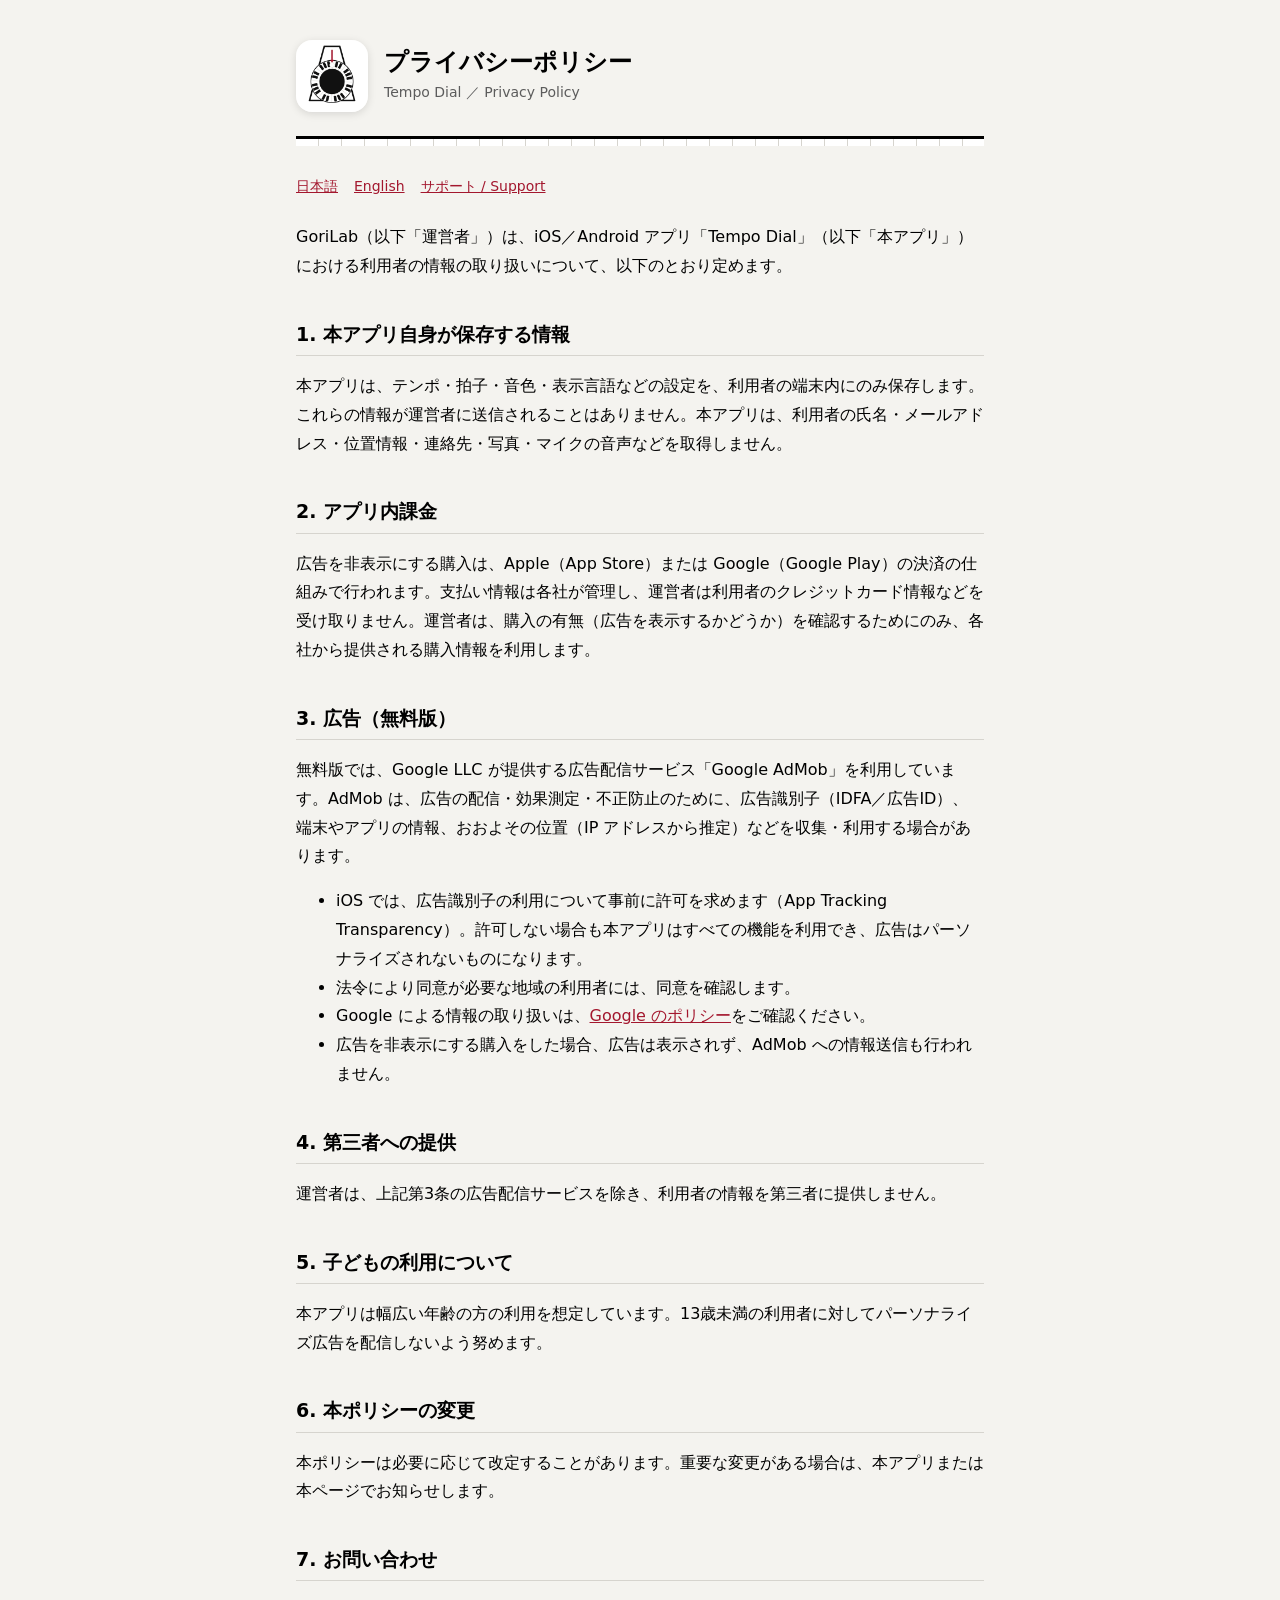
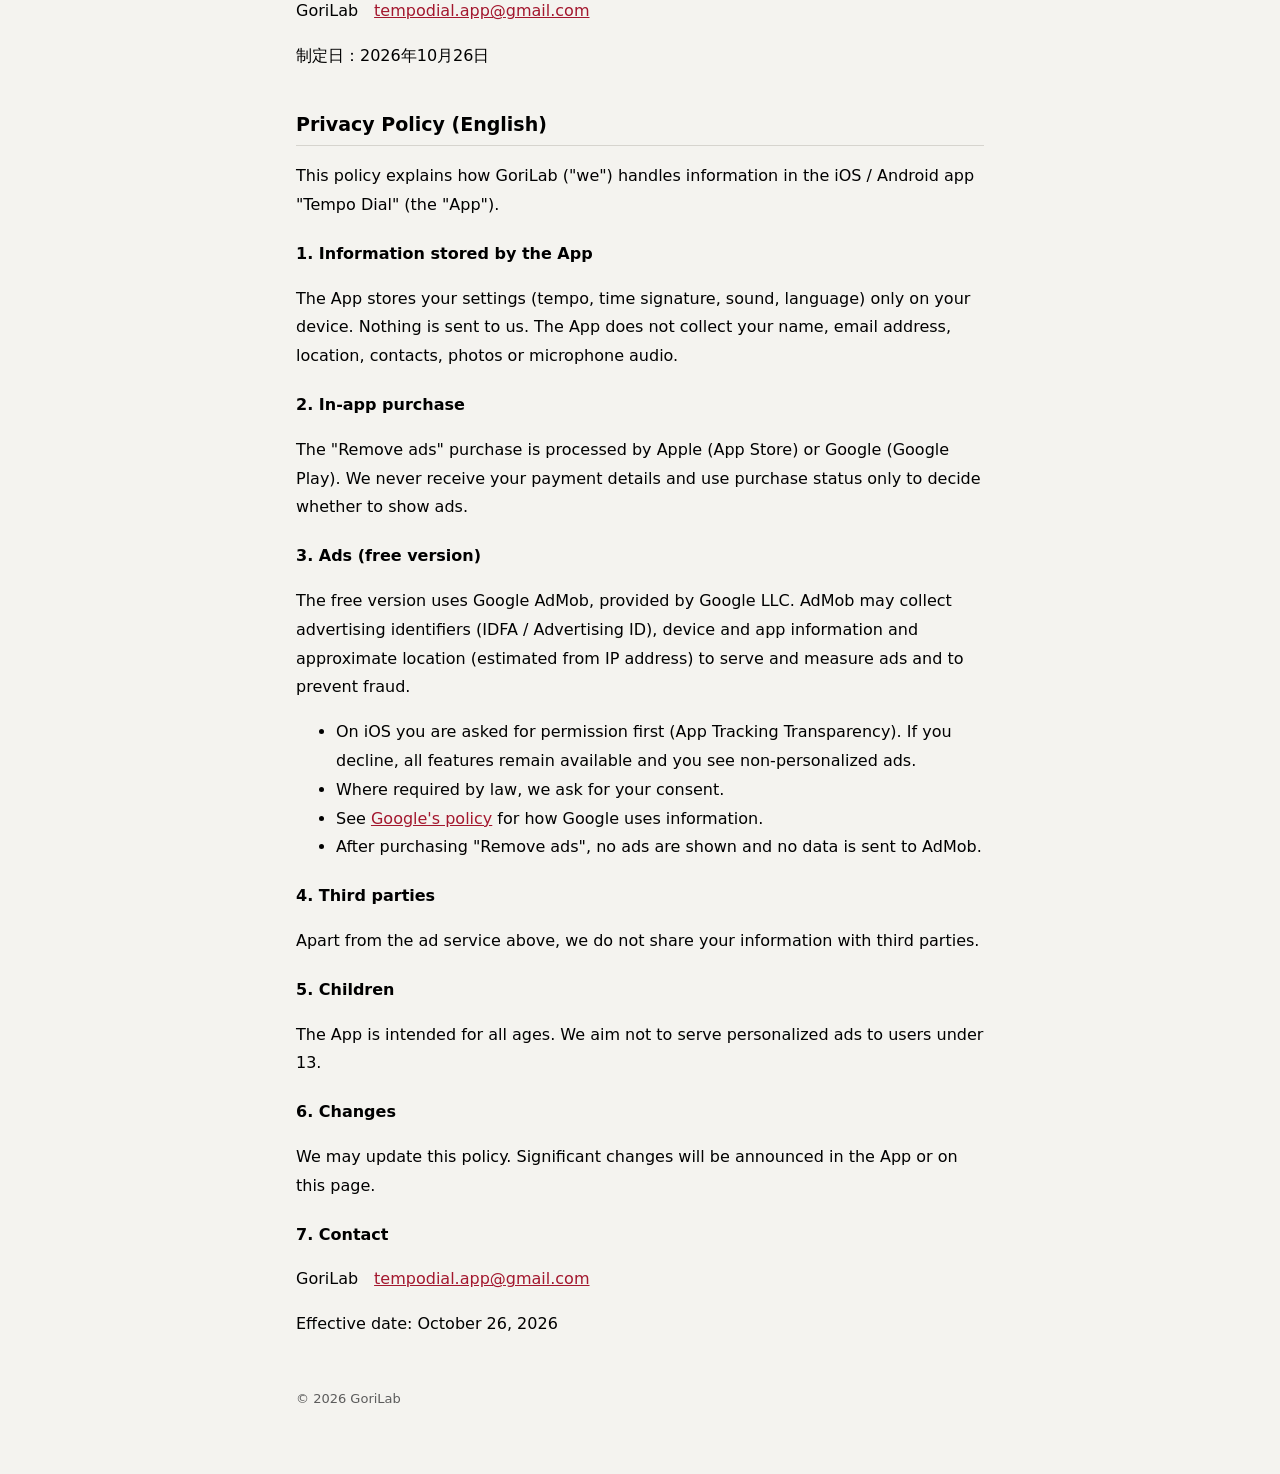
==== privacy.html @ 4ca47445 "Add files via upload" ====
<!doctype html>
<html lang="ja">
<head>
<meta charset="utf-8">
<meta name="viewport" content="width=device-width, initial-scale=1">
<title>Tempo Dial プライバシーポリシー</title>
<meta name="description" content="Tempo Dial のプライバシーポリシー / Privacy Policy">
<link rel="stylesheet" href="style.css">
</head>
<body>
<div class="wrap">
  <header>
    <img src="icon.png" alt="Tempo Dial のアイコン">
    <div>
      <h1>プライバシーポリシー</h1>
      <p>Tempo Dial ／ Privacy Policy</p>
    </div>
  </header>
  <div class="keys" aria-hidden="true"></div>
  <nav><a href="#ja">日本語</a><a href="#en">English</a><a href="index.html">サポート / Support</a></nav>

  <section id="ja">
    <p>GoriLab（以下「運営者」）は、iOS／Android アプリ「Tempo Dial」（以下「本アプリ」）における利用者の情報の取り扱いについて、以下のとおり定めます。</p>

    <h2>1. 本アプリ自身が保存する情報</h2>
    <p>本アプリは、テンポ・拍子・音色・表示言語などの設定を、利用者の端末内にのみ保存します。これらの情報が運営者に送信されることはありません。本アプリは、利用者の氏名・メールアドレス・位置情報・連絡先・写真・マイクの音声などを取得しません。</p>

    <h2>2. アプリ内課金</h2>
    <p>広告を非表示にする購入は、Apple（App Store）または Google（Google Play）の決済の仕組みで行われます。支払い情報は各社が管理し、運営者は利用者のクレジットカード情報などを受け取りません。運営者は、購入の有無（広告を表示するかどうか）を確認するためにのみ、各社から提供される購入情報を利用します。</p>

    <h2>3. 広告（無料版）</h2>
    <p>無料版では、Google LLC が提供する広告配信サービス「Google AdMob」を利用しています。AdMob は、広告の配信・効果測定・不正防止のために、広告識別子（IDFA／広告ID）、端末やアプリの情報、おおよその位置（IP アドレスから推定）などを収集・利用する場合があります。</p>
    <ul>
      <li>iOS では、広告識別子の利用について事前に許可を求めます（App Tracking Transparency）。許可しない場合も本アプリはすべての機能を利用でき、広告はパーソナライズされないものになります。</li>
      <li>法令により同意が必要な地域の利用者には、同意を確認します。</li>
      <li>Google による情報の取り扱いは、<a href="https://policies.google.com/technologies/partner-sites">Google のポリシー</a>をご確認ください。</li>
      <li>広告を非表示にする購入をした場合、広告は表示されず、AdMob への情報送信も行われません。</li>
    </ul>

    <h2>4. 第三者への提供</h2>
    <p>運営者は、上記第3条の広告配信サービスを除き、利用者の情報を第三者に提供しません。</p>

    <h2>5. 子どもの利用について</h2>
    <p>本アプリは幅広い年齢の方の利用を想定しています。13歳未満の利用者に対してパーソナライズ広告を配信しないよう努めます。</p>

    <h2>6. 本ポリシーの変更</h2>
    <p>本ポリシーは必要に応じて改定することがあります。重要な変更がある場合は、本アプリまたは本ページでお知らせします。</p>

    <h2>7. お問い合わせ</h2>
    <p>GoriLab　<a href="mailto:tempodial.app@gmail.com">tempodial.app@gmail.com</a></p>
    <p>制定日：2026年10月26日</p>
  </section>

  <section id="en">
    <h2>Privacy Policy (English)</h2>
    <p>This policy explains how GoriLab ("we") handles information in the iOS / Android app "Tempo Dial" (the "App").</p>

    <h3>1. Information stored by the App</h3>
    <p>The App stores your settings (tempo, time signature, sound, language) only on your device. Nothing is sent to us. The App does not collect your name, email address, location, contacts, photos or microphone audio.</p>

    <h3>2. In-app purchase</h3>
    <p>The "Remove ads" purchase is processed by Apple (App Store) or Google (Google Play). We never receive your payment details and use purchase status only to decide whether to show ads.</p>

    <h3>3. Ads (free version)</h3>
    <p>The free version uses Google AdMob, provided by Google LLC. AdMob may collect advertising identifiers (IDFA / Advertising ID), device and app information and approximate location (estimated from IP address) to serve and measure ads and to prevent fraud.</p>
    <ul>
      <li>On iOS you are asked for permission first (App Tracking Transparency). If you decline, all features remain available and you see non-personalized ads.</li>
      <li>Where required by law, we ask for your consent.</li>
      <li>See <a href="https://policies.google.com/technologies/partner-sites">Google's policy</a> for how Google uses information.</li>
      <li>After purchasing "Remove ads", no ads are shown and no data is sent to AdMob.</li>
    </ul>

    <h3>4. Third parties</h3>
    <p>Apart from the ad service above, we do not share your information with third parties.</p>

    <h3>5. Children</h3>
    <p>The App is intended for all ages. We aim not to serve personalized ads to users under 13.</p>

    <h3>6. Changes</h3>
    <p>We may update this policy. Significant changes will be announced in the App or on this page.</p>

    <h3>7. Contact</h3>
    <p>GoriLab　<a href="mailto:tempodial.app@gmail.com">tempodial.app@gmail.com</a></p>
    <p>Effective date: October 26, 2026</p>
  </section>

  <footer>© 2026 GoriLab</footer>
</div>
</body>
</html>
---- style.css ----
:root { --bg:#F4F3EF; --key:#FFFFFF; --ink:#000000; --sub:#5C5C5C; --felt:#A3172E; --edge:#D6D4CE; }
* { box-sizing:border-box; }
body { margin:0; background:var(--bg); color:var(--ink); font-family:"Hiragino Sans","Yu Gothic UI","Meiryo",system-ui,sans-serif; line-height:1.8; }
.wrap { max-width:720px; margin:0 auto; padding:40px 16px 64px; }
header { display:flex; align-items:center; gap:16px; margin-bottom:24px; }
header img { width:72px; height:72px; border-radius:16px; box-shadow:0 2px 8px rgba(0,0,0,.12); }
header h1 { font-size:24px; margin:0; line-height:1.3; }
header p { margin:2px 0 0; color:var(--sub); font-size:14px; }
.keys { height:10px; margin:0 0 28px; background:repeating-linear-gradient(90deg,#fff 0 22px,var(--edge) 22px 23px); border-top:3px solid var(--ink); }
nav { font-size:14px; margin-bottom:24px; }
nav a { margin-right:16px; }
a { color:var(--felt); }
h2 { font-size:19px; margin:36px 0 8px; padding-bottom:4px; border-bottom:1px solid var(--edge); }
h3 { font-size:16px; margin:20px 0 4px; }
.card { background:var(--key); border:1px solid var(--edge); border-radius:12px; padding:16px 20px; margin:12px 0; }
.mail { font-size:18px; font-weight:700; }
footer { margin-top:48px; font-size:13px; color:var(--sub); }
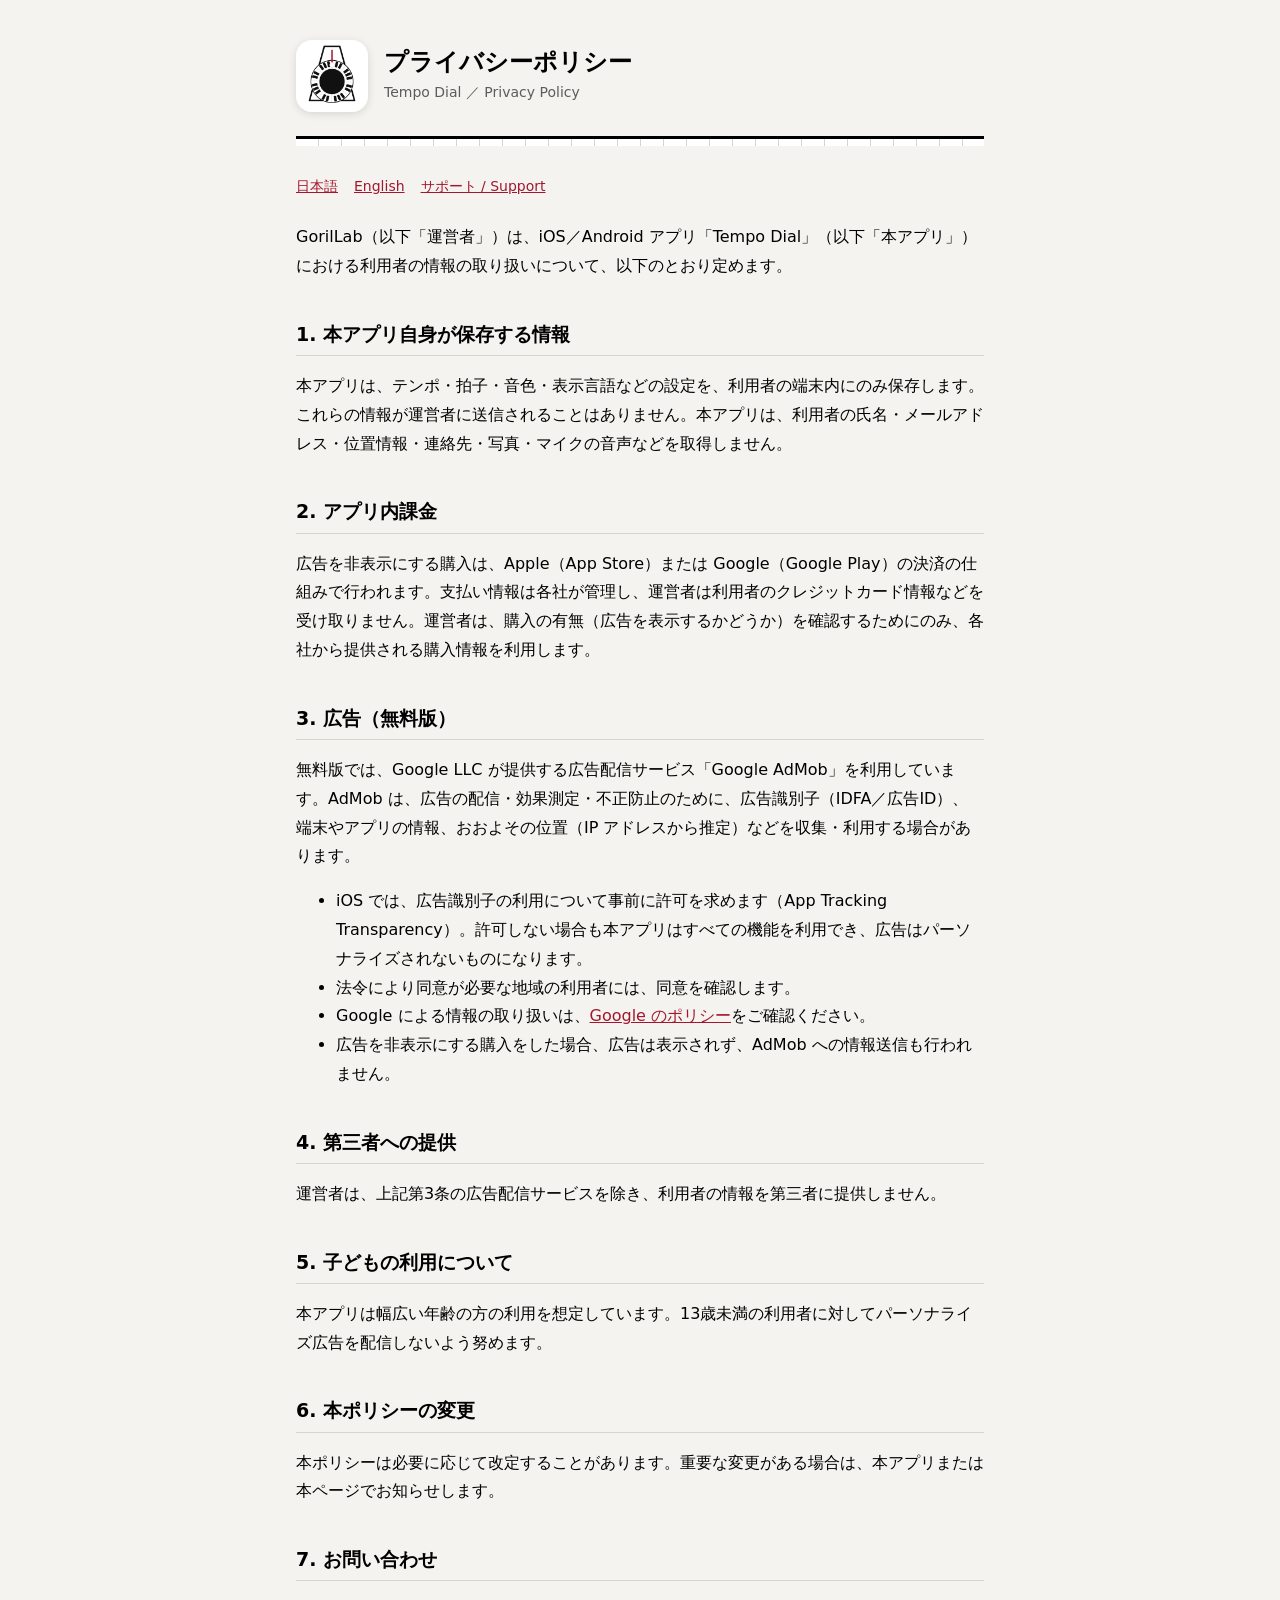
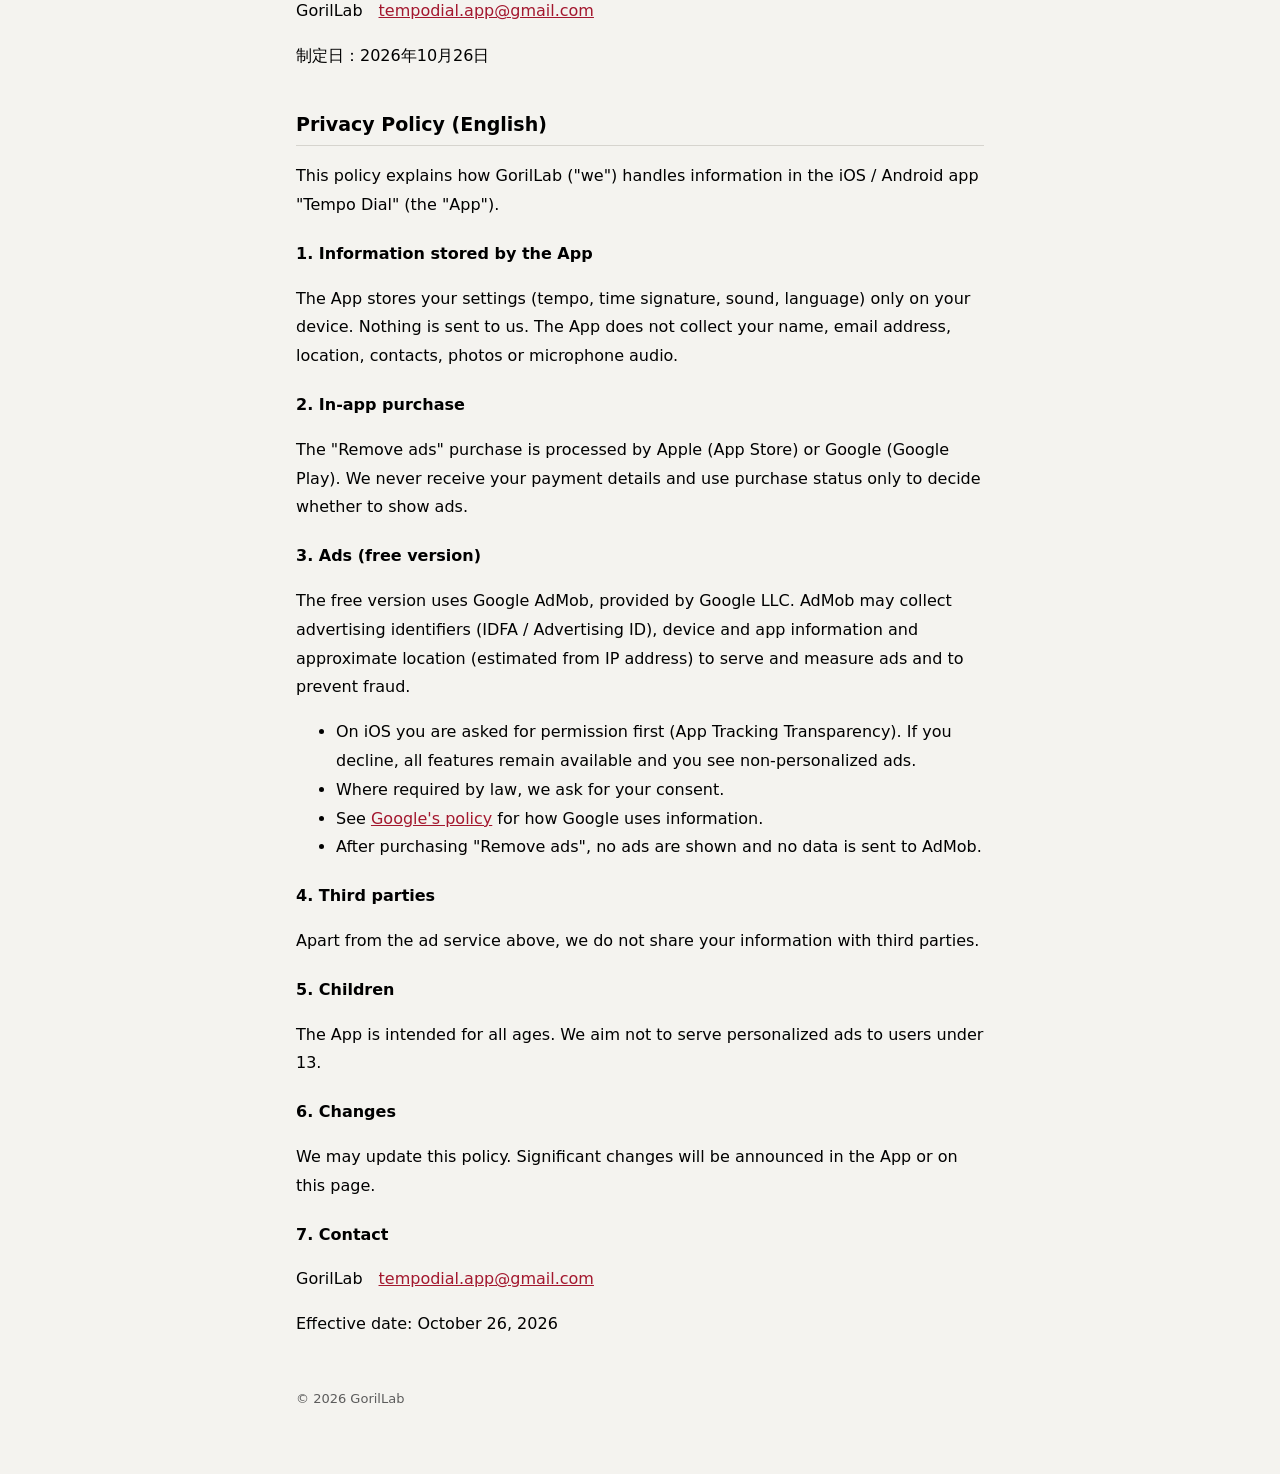
==== commit ad9a7346: "運営者名を GorilLab に変更" ====
--- a/privacy.html
+++ b/privacy.html
@@ -20,7 +20,7 @@
   <nav><a href="#ja">日本語</a><a href="#en">English</a><a href="index.html">サポート / Support</a></nav>
 
   <section id="ja">
-    <p>GoriLab（以下「運営者」）は、iOS／Android アプリ「Tempo Dial」（以下「本アプリ」）における利用者の情報の取り扱いについて、以下のとおり定めます。</p>
+    <p>GorilLab（以下「運営者」）は、iOS／Android アプリ「Tempo Dial」（以下「本アプリ」）における利用者の情報の取り扱いについて、以下のとおり定めます。</p>
 
     <h2>1. 本アプリ自身が保存する情報</h2>
     <p>本アプリは、テンポ・拍子・音色・表示言語などの設定を、利用者の端末内にのみ保存します。これらの情報が運営者に送信されることはありません。本アプリは、利用者の氏名・メールアドレス・位置情報・連絡先・写真・マイクの音声などを取得しません。</p>
@@ -47,13 +47,13 @@
     <p>本ポリシーは必要に応じて改定することがあります。重要な変更がある場合は、本アプリまたは本ページでお知らせします。</p>
 
     <h2>7. お問い合わせ</h2>
-    <p>GoriLab　<a href="mailto:tempodial.app@gmail.com">tempodial.app@gmail.com</a></p>
+    <p>GorilLab　<a href="mailto:tempodial.app@gmail.com">tempodial.app@gmail.com</a></p>
     <p>制定日：2026年10月26日</p>
   </section>
 
   <section id="en">
     <h2>Privacy Policy (English)</h2>
-    <p>This policy explains how GoriLab ("we") handles information in the iOS / Android app "Tempo Dial" (the "App").</p>
+    <p>This policy explains how GorilLab ("we") handles information in the iOS / Android app "Tempo Dial" (the "App").</p>
 
     <h3>1. Information stored by the App</h3>
     <p>The App stores your settings (tempo, time signature, sound, language) only on your device. Nothing is sent to us. The App does not collect your name, email address, location, contacts, photos or microphone audio.</p>
@@ -80,11 +80,11 @@
     <p>We may update this policy. Significant changes will be announced in the App or on this page.</p>
 
     <h3>7. Contact</h3>
-    <p>GoriLab　<a href="mailto:tempodial.app@gmail.com">tempodial.app@gmail.com</a></p>
+    <p>GorilLab　<a href="mailto:tempodial.app@gmail.com">tempodial.app@gmail.com</a></p>
     <p>Effective date: October 26, 2026</p>
   </section>
 
-  <footer>© 2026 GoriLab</footer>
+  <footer>© 2026 GorilLab</footer>
 </div>
 </body>
 </html>
